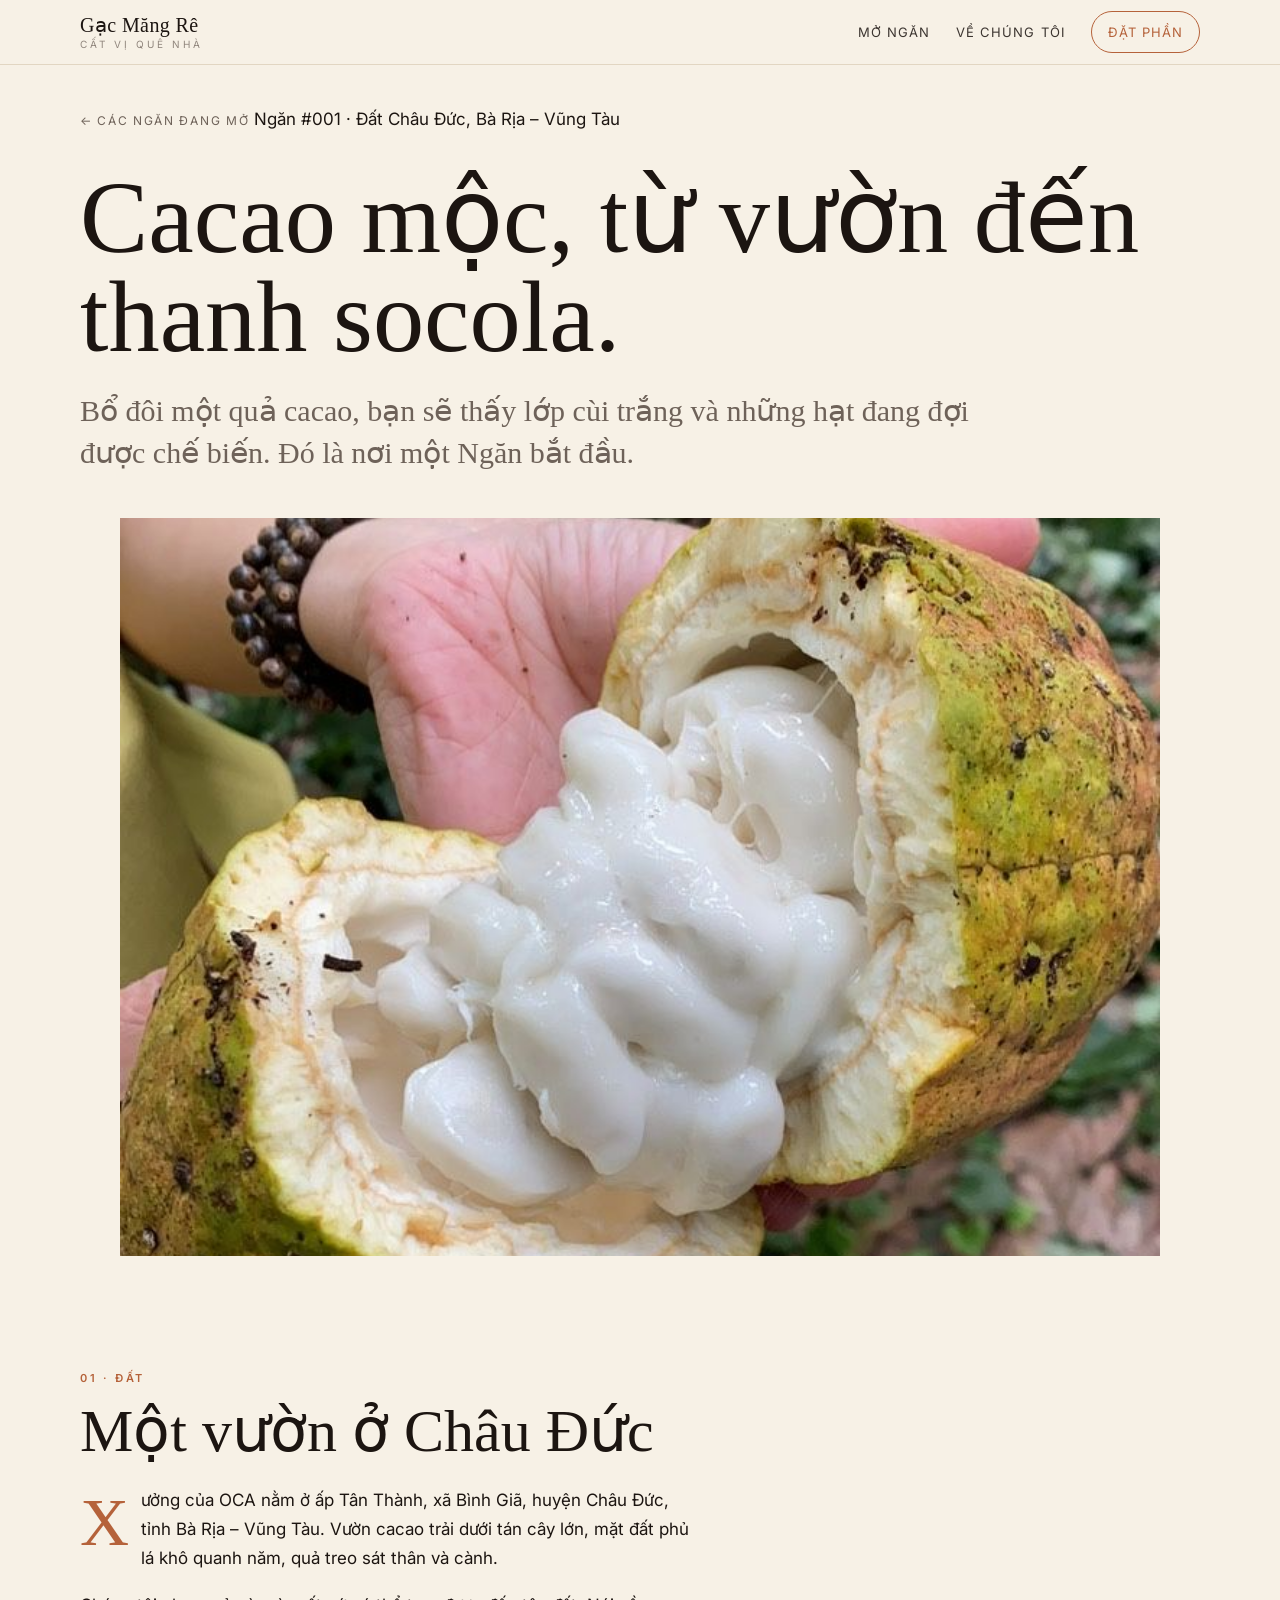
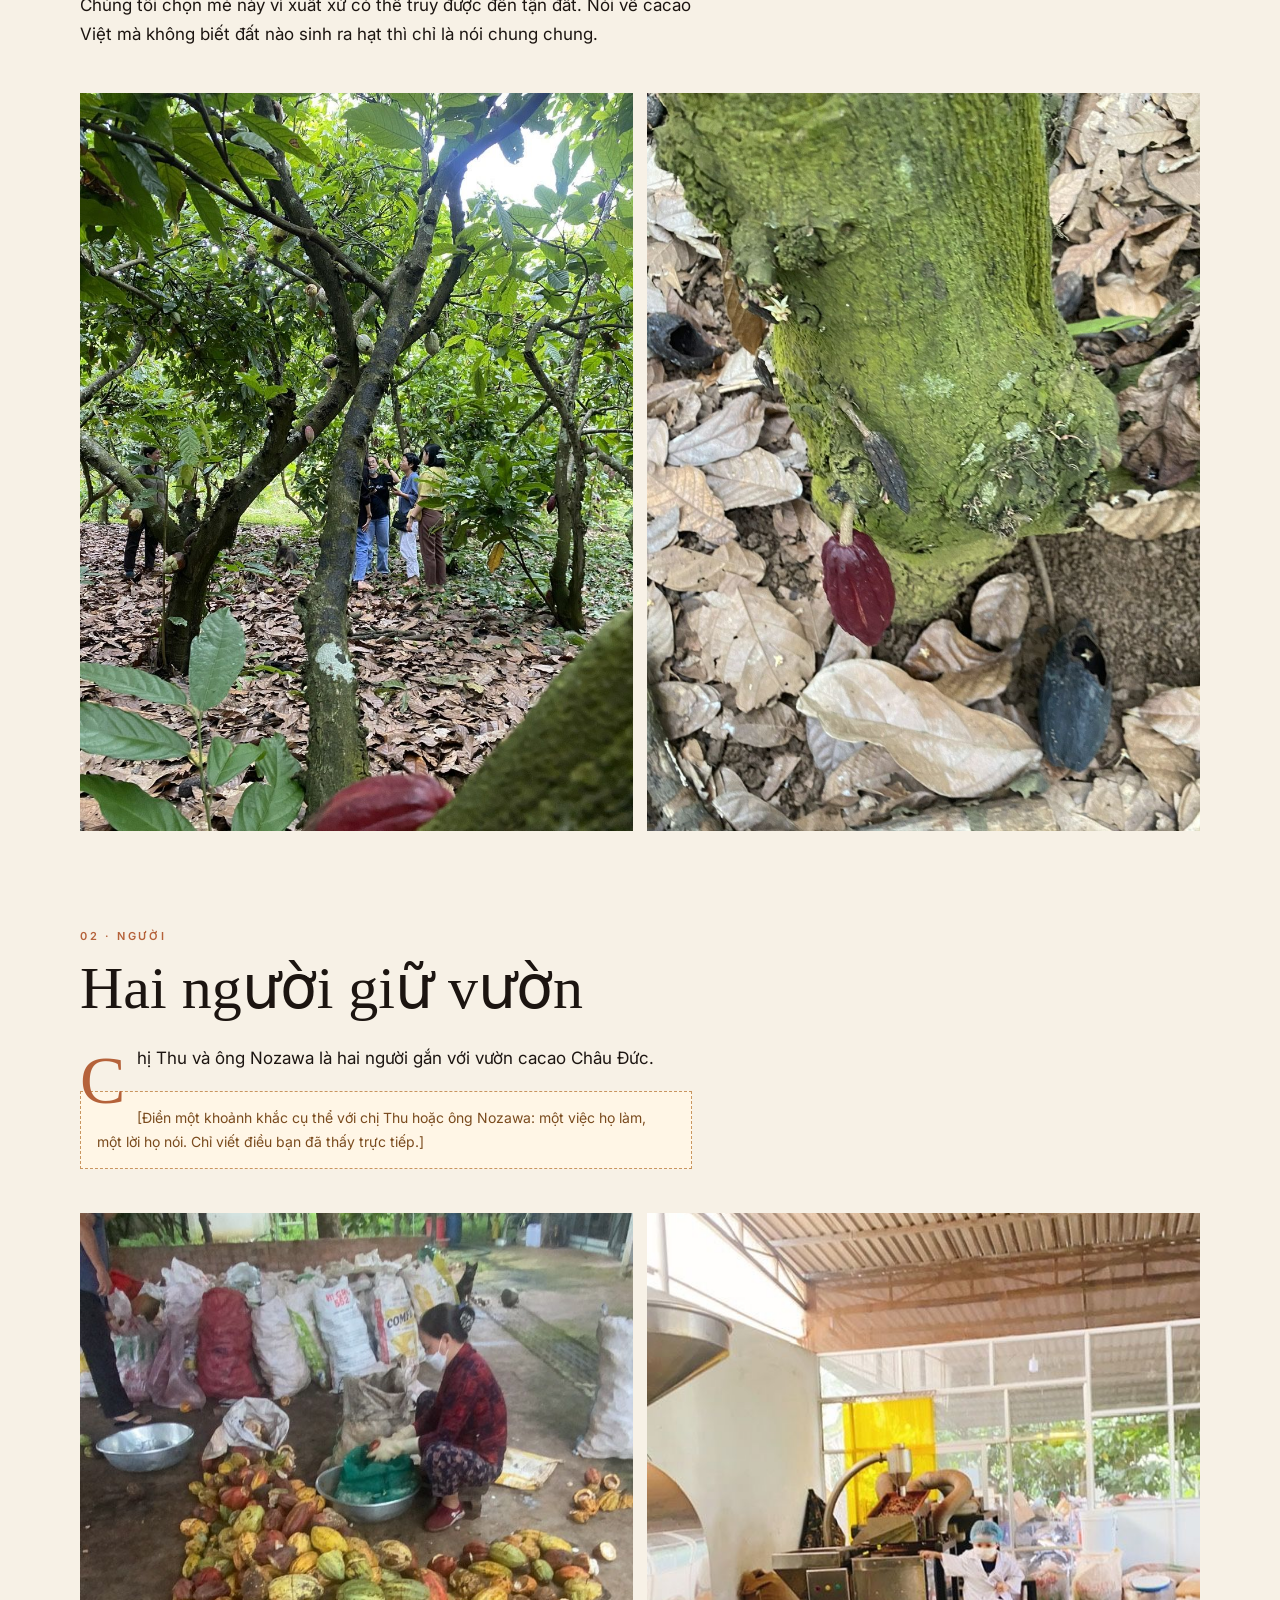
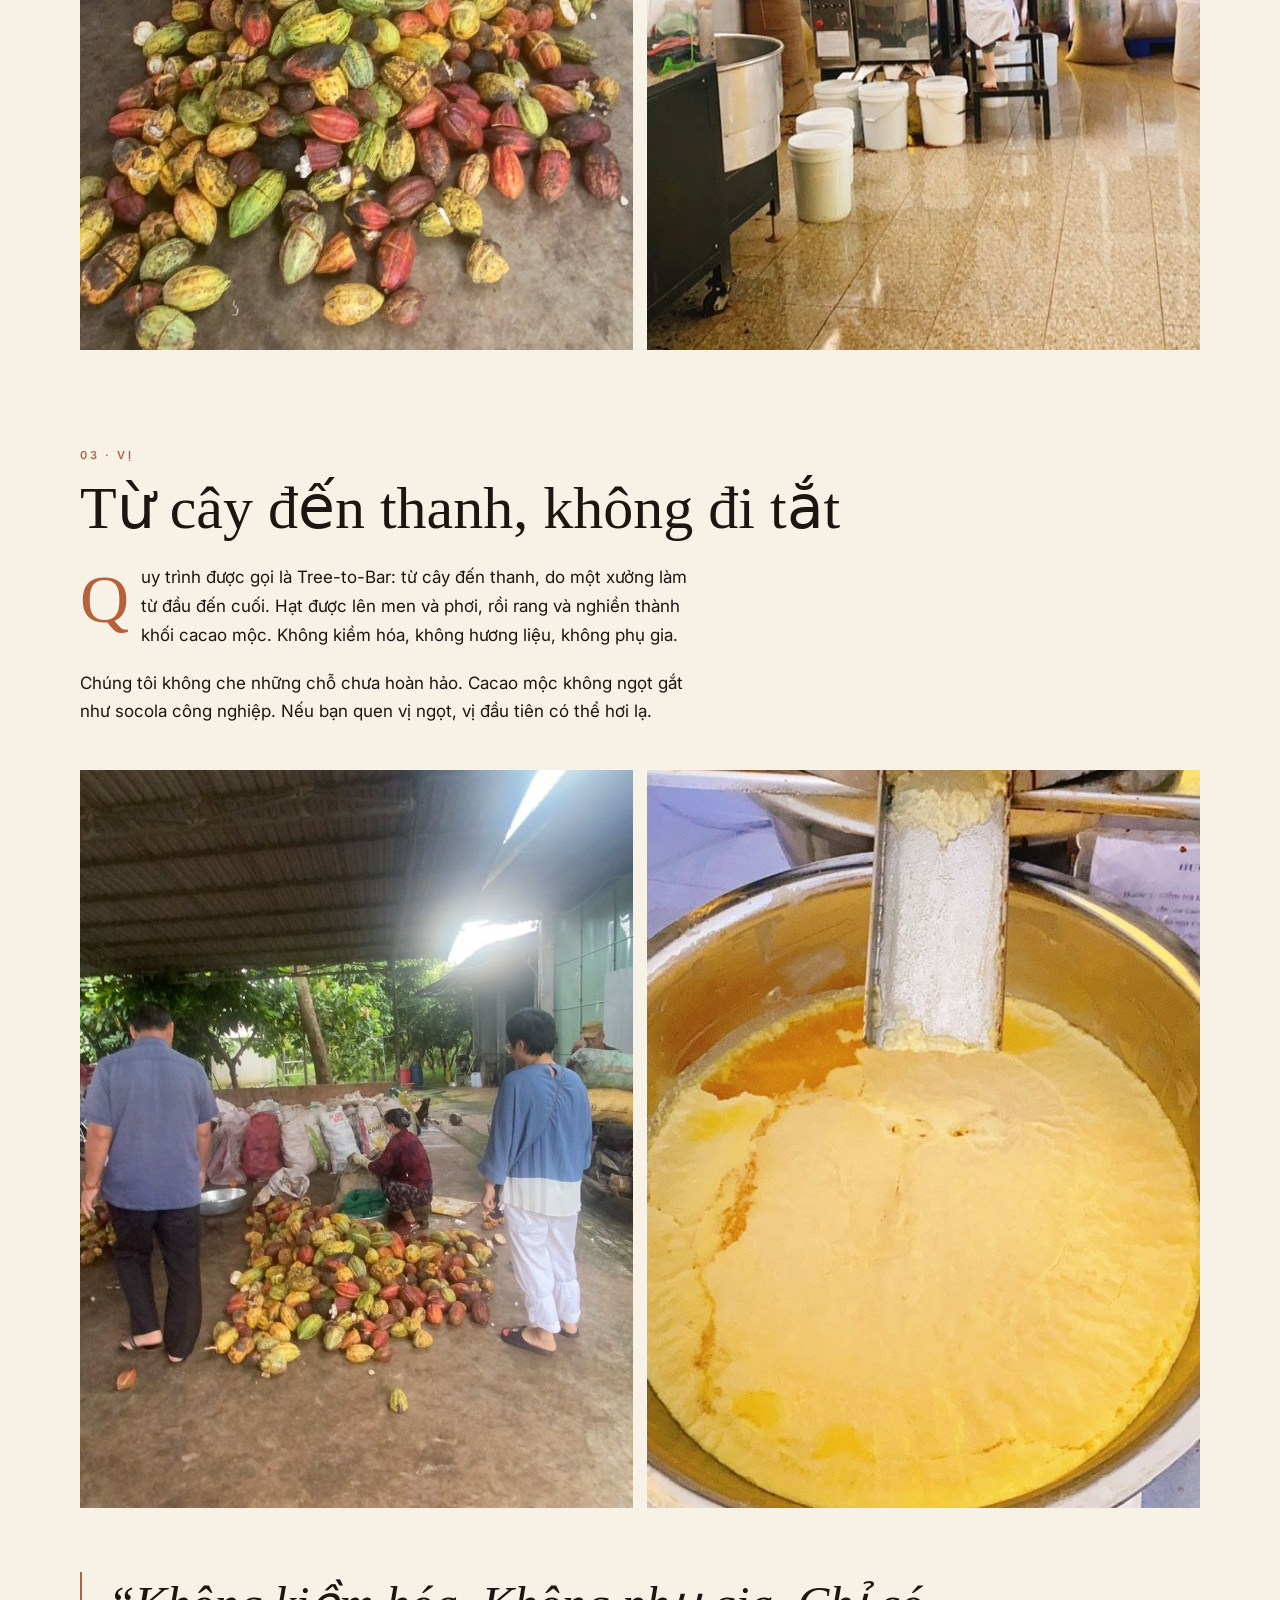
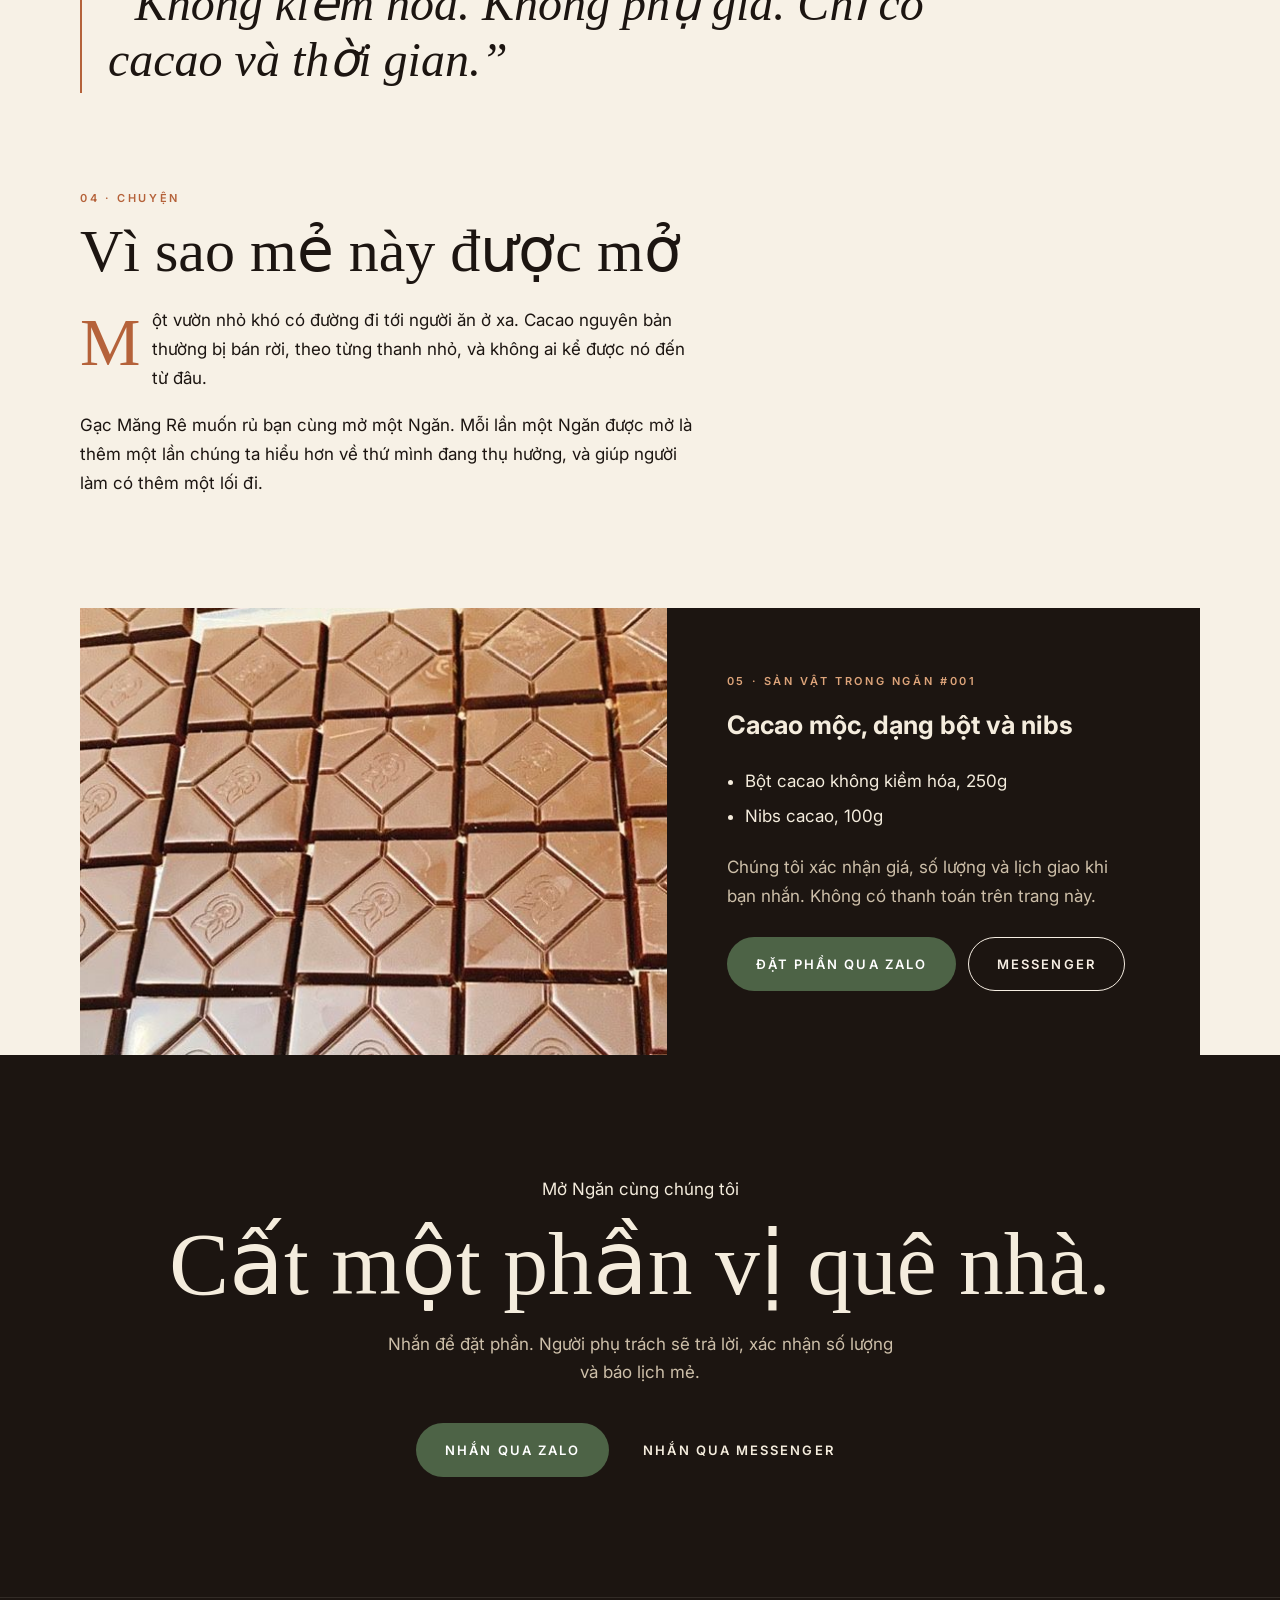
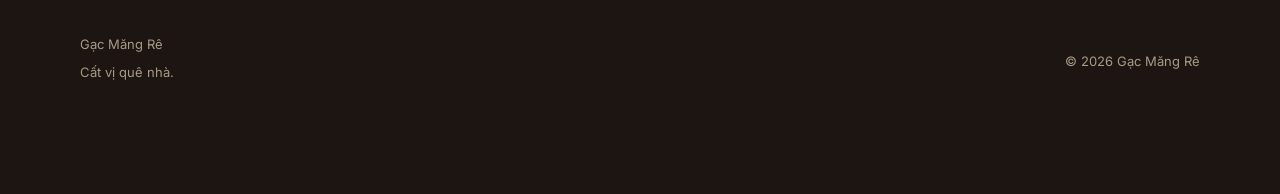
==== cau-chuyen/cacao-oca.html @ 83485c41 "Site giới thiệu Gạc Măng Rê: trang chủ, câu chuyện Cacao OCA, deploy GitHub Pages" ====
<!doctype html>
<html lang="vi">
<head>
<meta charset="utf-8">
<meta name="viewport" content="width=device-width, initial-scale=1">
<title>Cacao mộc từ Châu Đức — Ngăn #001 · Gạc Măng Rê</title>
<meta name="description" content="Ngăn #001 của Gạc Măng Rê: cacao mộc từ vườn Châu Đức, Bà Rịa – Vũng Tàu. Không phụ gia, không kiềm hóa.">
<meta property="og:title" content="Cacao mộc từ Châu Đức — Gạc Măng Rê">
<meta property="og:type" content="article">
<meta name="theme-color" content="#FAF8F5">
<link rel="preconnect" href="https://fonts.googleapis.com">
<link rel="preconnect" href="https://fonts.gstatic.com" crossorigin>
<link href="https://fonts.googleapis.com/css2?family=Newsreader:ital,opsz,wght@0,6..72,400;0,6..72,500;1,6..72,400&family=Inter:wght@400;500;600&display=swap" rel="stylesheet">
<link rel="stylesheet" href="../css/style.css">
</head>
<body>

<header class="nav nav--plain">
  <div class="wrap nav__inner">
    <a class="brand" href="../index.html">
      <span class="brand__name">Gạc Măng Rê</span>
      <span class="brand__tag">cất vị quê nhà</span>
    </a>
    <nav class="nav__links">
      <a href="../index.html#ngan-dang-mo" class="hide-sm">Mở ngăn</a>
      <a href="../index.html#su-menh" class="hide-sm">Về chúng tôi</a>
      <a class="nav__cta" data-contact="zalo" href="#">Đặt phần</a>
    </nav>
  </div>
</header>

<main>
  <article>
    <section class="story-hero">
      <div class="wrap">
        <a class="back" href="../index.html#ngan-dang-mo">← Các Ngăn đang mở</a>
        <span class="eyebrow reveal">Ngăn #001 · Đất Châu Đức, Bà Rịa – Vũng Tàu</span>
        <h1 class="reveal">Cacao mộc, từ vườn đến thanh socola.</h1>
        <p class="deck reveal">Bổ đôi một quả cacao, bạn sẽ thấy lớp cùi trắng và những hạt đang đợi được chế biến. Đó là nơi một Ngăn bắt đầu.</p>
        <figure class="story-hero__img reveal">
          <img src="../assets/anh/hero-qua-cacao-bo-doi.jpg" alt="Quả cacao bổ đôi, lộ lớp cùi trắng và hạt bên trong" width="720" height="1280" style="aspect-ratio: 4/5; object-position: center 40%;">
        </figure>
      </div>
    </section>

    <!-- 01 ĐẤT -->
    <section class="chapter">
      <div class="wrap">
        <div class="chapter__num reveal">01 · Đất</div>
        <h2 class="reveal">Một vườn ở Châu Đức</h2>
        <div class="chapter__text reveal">
          <p>Xưởng của OCA nằm ở ấp Tân Thành, xã Bình Giã, huyện Châu Đức, tỉnh Bà Rịa – Vũng Tàu. Vườn cacao trải dưới tán cây lớn, mặt đất phủ lá khô quanh năm, quả treo sát thân và cành.</p>
          <p>Chúng tôi chọn mẻ này vì xuất xứ có thể truy được đến tận đất. Nói về cacao Việt mà không biết đất nào sinh ra hạt thì chỉ là nói chung chung.</p>
        </div>
        <div class="pair">
          <img class="reveal" src="../assets/anh/vuon-cacao-chau-duc.jpg" alt="Lối đi giữa vườn cacao, lá khô phủ mặt đất" loading="lazy" width="960" height="1280">
          <img class="reveal" src="../assets/anh/qua-tren-than-cay.jpg" alt="Quả cacao tím đỏ mọc thẳng từ thân cây" loading="lazy" width="960" height="1280">
        </div>
      </div>
    </section>

    <!-- 02 NGƯỜI -->
    <section class="chapter">
      <div class="wrap">
        <div class="chapter__num reveal">02 · Người</div>
        <h2 class="reveal">Hai người giữ vườn</h2>
        <div class="chapter__text reveal">
          <p>Chị Thu và ông Nozawa là hai người gắn với vườn cacao Châu Đức.</p>
          <p class="placeholder">[Điền một khoảnh khắc cụ thể với chị Thu hoặc ông Nozawa: một việc họ làm, một lời họ nói. Chỉ viết điều bạn đã thấy trực tiếp.]</p>
        </div>
        <div class="pair">
          <img class="reveal" src="../assets/anh/tuoi-qua-cacao.jpg" alt="Quả cacao tươi được xếp thành đống trên nền xi măng" loading="lazy" width="720" height="1280">
          <img class="reveal" src="../assets/anh/xuong-che-bien.jpg" alt="Không gian xưởng sạch sẽ, nền gạch sáng" loading="lazy" width="591" height="1280">
        </div>
      </div>
    </section>

    <!-- 03 VỊ -->
    <section class="chapter">
      <div class="wrap">
        <div class="chapter__num reveal">03 · Vị</div>
        <h2 class="reveal">Từ cây đến thanh, không đi tắt</h2>
        <div class="chapter__text reveal">
          <p>Quy trình được gọi là Tree-to-Bar: từ cây đến thanh, do một xưởng làm từ đầu đến cuối. Hạt được lên men và phơi, rồi rang và nghiền thành khối cacao mộc. Không kiềm hóa, không hương liệu, không phụ gia.</p>
          <p>Chúng tôi không che những chỗ chưa hoàn hảo. Cacao mộc không ngọt gắt như socola công nghiệp. Nếu bạn quen vị ngọt, vị đầu tiên có thể hơi lạ.</p>
        </div>
        <div class="pair">
          <img class="reveal" src="../assets/anh/phoi-hat-cacao.jpg" alt="Hạt cacao đang phơi trên sân" loading="lazy" width="720" height="1280">
          <img class="reveal" src="../assets/anh/khoi-cacao-nghien.jpg" alt="Khối cacao lỏng vàng nâu đang được nghiền" loading="lazy" width="591" height="1280">
        </div>
        <p class="pull reveal">“Không kiềm hóa. Không phụ gia. Chỉ có cacao và thời gian.”</p>
      </div>
    </section>

    <!-- 04 CHUYỆN -->
    <section class="chapter">
      <div class="wrap">
        <div class="chapter__num reveal">04 · Chuyện</div>
        <h2 class="reveal">Vì sao mẻ này được mở</h2>
        <div class="chapter__text reveal">
          <p>Một vườn nhỏ khó có đường đi tới người ăn ở xa. Cacao nguyên bản thường bị bán rời, theo từng thanh nhỏ, và không ai kể được nó đến từ đâu.</p>
          <p>Gạc Măng Rê muốn rủ bạn cùng mở một Ngăn. Mỗi lần một Ngăn được mở là thêm một lần chúng ta hiểu hơn về thứ mình đang thụ hưởng, và giúp người làm có thêm một lối đi.</p>
        </div>
      </div>
    </section>

    <!-- 05 SẢN PHẨM -->
    <section class="wrap">
      <div class="product reveal">
        <img src="../assets/anh/thanh-cacao-tho.jpg" alt="Các thanh cacao nâu sẫm xếp thành hàng" loading="lazy" width="591" height="1280">
        <div class="product__body">
          <div class="chapter__num">05 · Sản vật trong Ngăn #001</div>
          <h2>Cacao mộc, dạng bột và nibs</h2>
          <ul>
            <li>Bột cacao không kiềm hóa, 250g</li>
            <li>Nibs cacao, 100g</li>
          </ul>
          <p>Chúng tôi xác nhận giá, số lượng và lịch giao khi bạn nhắn. Không có thanh toán trên trang này.</p>
          <div class="contact-row" style="margin-top: 26px;">
            <a class="btn btn--zalo" data-contact="zalo" href="#">Đặt phần qua Zalo</a>
            <a class="btn btn--ghost" data-contact="messenger" href="#" style="color:#F6EEE3; border-color:#F6EEE3;">Messenger</a>
          </div>
        </div>
      </div>
    </section>

    <!-- KẾT -->
    <section class="closing">
      <div class="wrap reveal">
        <span class="eyebrow">Mở Ngăn cùng chúng tôi</span>
        <h2>Cất một phần vị quê nhà.</h2>
        <p>Nhắn để đặt phần. Người phụ trách sẽ trả lời, xác nhận số lượng và báo lịch mẻ.</p>
        <div class="contact-row">
          <a class="btn btn--zalo" data-contact="zalo" href="#">Nhắn qua Zalo</a>
          <a class="btn btn--ghost" data-contact="messenger" href="#">Nhắn qua Messenger</a>
        </div>
      </div>
    </section>
  </article>
</main>

<footer class="site-foot">
  <div class="wrap site-foot__inner">
    <div>
      <a class="brand" href="../index.html">Gạc Măng Rê</a>
      <p style="margin:10px 0 0">Cất vị quê nhà.</p>
    </div>
    <p style="margin:0">© 2026 Gạc Măng Rê</p>
  </div>
</footer>

<div class="mobile-bar">
  <a class="btn btn--zalo" data-contact="zalo" href="#">Đặt phần qua Zalo</a>
</div>

<script src="../js/site.js"></script>
</body>
</html>
---- css/style.css ----
/* GẠC MĂNG RÊ — giao diện tạp chí: ảnh + chữ kể chuyện, dẫn tới đặt phần */
:root {
  --espresso: #1C1511;
  --espresso-2: #2A1E17;
  --cream: #F4ECDD;
  --paper: #F7F1E6;
  --paper-2: #EFE5D3;
  --ochre: #B5623A;
  --ochre-soft: #DDA47A;
  --moss: #4D6346;
  --ink: #1C1511;
  --muted: #6E6259;
  --line: #E2D6C2;
  --display: "Cormorant Garamond", "Iowan Old Style", Georgia, serif;
  --sans: "Inter", system-ui, -apple-system, "Segoe UI", Roboto, sans-serif;
  --max: 1200px;
  --gutter: 20px;
}
* { box-sizing: border-box; }
html { scroll-behavior: smooth; -webkit-text-size-adjust: 100%; }
body {
  margin: 0; background: var(--paper); color: var(--ink);
  font-family: var(--sans); font-size: 16px; line-height: 1.7;
  -webkit-font-smoothing: antialiased;
}
img { display: block; max-width: 100%; height: auto; }
a { color: inherit; }
p { margin: 0 0 1.1em; }
.wrap { max-width: var(--max); margin: 0 auto; padding: 0 var(--gutter); }

.label {
  font-size: 11px; letter-spacing: .24em; text-transform: uppercase;
  font-weight: 600; color: var(--ochre);
}

/* ---------- Nav ---------- */
.nav {
  position: fixed; top: 0; left: 0; right: 0; z-index: 40;
  color: var(--cream); transition: background .4s ease, box-shadow .4s ease;
}
.nav.is-solid { background: rgba(28,21,17,.94); backdrop-filter: blur(8px); box-shadow: 0 1px 0 rgba(255,255,255,.06); }
.nav__inner { display: flex; align-items: center; justify-content: space-between; min-height: 76px; gap: 16px; }
.brand { display: flex; flex-direction: column; text-decoration: none; line-height: 1; }
.brand__name { font-family: var(--display); font-size: 24px; font-weight: 500; letter-spacing: .02em; }
.brand__tag { font-size: 10px; letter-spacing: .3em; text-transform: uppercase; opacity: .75; margin-top: 4px; }
.nav__links { display: flex; gap: 26px; align-items: center; font-size: 13px; letter-spacing: .08em; text-transform: uppercase; }
.nav__links a { text-decoration: none; opacity: .85; }
.nav__links a:hover { opacity: 1; color: var(--ochre-soft); }
.nav__cta {
  border: 1px solid var(--ochre-soft); padding: 9px 16px; border-radius: 999px; opacity: 1 !important;
}

/* ---------- Buttons ---------- */
.btn {
  display: inline-flex; align-items: center; justify-content: center; gap: 10px;
  padding: 15px 28px; border-radius: 999px; text-decoration: none; min-height: 50px;
  font-size: 13px; letter-spacing: .16em; text-transform: uppercase; font-weight: 600;
  border: 1px solid transparent; transition: background .25s ease, color .25s ease, border-color .25s ease;
}
.btn--ochre { background: var(--ochre); color: #FFF7EC; }
.btn--ochre:hover { background: #9C4F2B; }
.btn--line { background: transparent; color: var(--cream); border-color: rgba(244,236,221,.5); }
.btn--line:hover { border-color: var(--cream); }
.btn--dark { background: var(--espresso); color: var(--cream); }
.btn--dark:hover { background: var(--ochre); }
.btn--zalo { background: var(--moss); color: #fff; }
.btn--zalo:hover { background: #3c5037; }

/* ---------- Hero ---------- */
.hero {
  position: relative; min-height: 100vh; min-height: 100svh;
  color: var(--cream); display: flex; align-items: flex-end; overflow: hidden; background: var(--espresso);
}
.hero__img {
  position: absolute; inset: 0; width: 100%; height: 100%;
  object-fit: cover; object-position: 62% 50%;
}
.hero::after {
  content: ""; position: absolute; inset: 0;
  background:
    linear-gradient(90deg, rgba(20,14,10,.92) 0%, rgba(20,14,10,.66) 42%, rgba(20,14,10,.08) 78%),
    linear-gradient(0deg, rgba(20,14,10,.75) 0%, rgba(20,14,10,0) 40%);
}
.hero__content { position: relative; z-index: 2; padding: 150px 0 56px; width: 100%; }
.hero__kicker { color: var(--ochre-soft); margin-bottom: 26px; display: block; line-height: 1.8; }
.hero h1 { font-family: var(--display); font-weight: 500; margin: 0; line-height: .92; }
.hero h1 .brand-line { display: block; font-size: clamp(64px, 11vw, 150px); letter-spacing: -.01em; }
.hero h1 .tag { display: block; font-size: clamp(20px, 2.6vw, 30px); font-style: italic; letter-spacing: .28em; text-transform: lowercase; margin-top: 10px; color: var(--ochre-soft); font-weight: 400; }
.hero__poem {
  font-family: var(--display); font-size: clamp(22px, 2.6vw, 30px); line-height: 1.35;
  margin: 34px 0 40px; color: #F1E6D3; max-width: 22em;
}
.hero__poem span { display: block; }
.hero__actions { display: flex; flex-wrap: wrap; gap: 14px; }
.hero__rail {
  position: relative; z-index: 2; margin-top: 52px; display: grid; gap: 12px;
  grid-template-columns: repeat(2, minmax(0, 1fr));
}
.rail-card {
  display: flex; gap: 14px; align-items: center; text-decoration: none;
  background: rgba(20,14,10,.55); backdrop-filter: blur(6px);
  border: 1px solid rgba(244,236,221,.18); padding: 12px; border-radius: 6px;
}
.rail-card img { width: 64px; height: 64px; object-fit: cover; border-radius: 4px; flex: 0 0 64px; }
.rail-card__code { font-size: 10px; letter-spacing: .2em; color: var(--ochre-soft); text-transform: uppercase; }
.rail-card__name { font-family: var(--display); font-size: 20px; line-height: 1.1; margin-top: 2px; }
.rail-card__sub { font-size: 12px; opacity: .7; }

/* ---------- Editorial blocks ---------- */
.block { padding: 110px 0; }
.block--dark { background: var(--espresso); color: var(--cream); }
.block--paper2 { background: var(--paper-2); }
.h2 { font-family: var(--display); font-weight: 500; font-size: clamp(40px, 5.4vw, 68px); line-height: 1.02; margin: 18px 0 26px; }
.h2 em { color: var(--ochre); font-weight: 500; }
.lede { font-family: var(--display); font-size: clamp(22px, 2.4vw, 28px); line-height: 1.42; color: var(--muted); max-width: 30em; }

.manifesto { display: grid; gap: 48px; align-items: center; }
.manifesto__text p { font-size: 17px; }
.dropcap::first-letter { font-family: var(--display); float: left; font-size: 4.2em; line-height: .85; padding: 8px 12px 0 0; color: var(--ochre); }
.manifesto__img { position: relative; }
.manifesto__img img { width: 100%; aspect-ratio: 4 / 5; object-fit: cover; }
.manifesto__img figcaption { font-size: 12px; color: var(--muted); margin-top: 10px; letter-spacing: .04em; }

.story-feature { position: relative; min-height: 86vh; display: flex; align-items: flex-end; color: var(--cream); overflow: hidden; background: var(--espresso); }
.story-feature img { position: absolute; inset: 0; width: 100%; height: 100%; object-fit: cover; }
.story-feature::after { content: ""; position: absolute; inset: 0; background: linear-gradient(0deg, rgba(20,14,10,.92) 0%, rgba(20,14,10,.2) 60%, rgba(20,14,10,.1) 100%); }
.story-feature__body { position: relative; z-index: 2; padding: 90px 0 70px; max-width: 760px; }
.story-feature__body .h2 { color: var(--cream); margin-top: 14px; }
.story-feature__body p { color: #E8DCC7; font-size: 17px; max-width: 34em; }

.pillars { display: grid; gap: 0; margin-top: 56px; grid-template-columns: 1fr; border-top: 1px solid rgba(244,236,221,.18); }
.pillar { border-bottom: 1px solid rgba(244,236,221,.18); padding: 30px 0; display: grid; gap: 10px; }
.pillar__word { font-family: var(--display); font-size: 44px; font-weight: 500; letter-spacing: .08em; color: var(--ochre-soft); }
.pillar p { color: #D8CAB4; margin: 0; font-size: 16px; }

.ngan-grid { display: grid; gap: 26px; margin-top: 56px; grid-template-columns: 1fr; }
.ngan-card { display: block; text-decoration: none; color: inherit; background: var(--paper); }
.ngan-card img { width: 100%; aspect-ratio: 4 / 5; object-fit: cover; transition: transform .8s ease; }
.ngan-card:hover img { transform: scale(1.03); }
.ngan-card__media { overflow: hidden; }
.ngan-card__body { padding: 22px 0 0; }
.ngan-card h3 { font-family: var(--display); font-weight: 500; font-size: 34px; line-height: 1.1; margin: 10px 0 10px; }
.ngan-card p { color: var(--muted); margin: 0 0 14px; font-size: 15px; }
.ngan-card__more { font-size: 12px; letter-spacing: .18em; text-transform: uppercase; font-weight: 600; color: var(--ochre); }
.ngan-card--soon { opacity: .75; pointer-events: none; }
.ngan-card--soon .ngan-card__media { position: relative; }
.ngan-card--soon .ngan-card__media::after { content: "Sắp mở"; position: absolute; left: 16px; top: 16px; background: var(--espresso); color: var(--cream); font-size: 11px; letter-spacing: .2em; text-transform: uppercase; padding: 7px 12px; }

.steps { display: grid; gap: 36px; margin-top: 56px; grid-template-columns: 1fr; }
.step__num { font-family: var(--display); font-size: 84px; line-height: .9; color: var(--ochre); }
.step h3 { font-family: var(--display); font-weight: 500; font-size: 34px; margin: 14px 0 8px; }
.step p { color: var(--muted); margin: 0; }

.closing { position: relative; background: var(--espresso); color: var(--cream); text-align: center; padding: 120px 0; overflow: hidden; }
.closing h2 { font-family: var(--display); font-weight: 500; font-size: clamp(48px, 7vw, 92px); line-height: .98; margin: 16px 0 22px; }
.closing p { color: #CDBFA9; max-width: 30em; margin: 0 auto 36px; font-size: 17px; }
.closing .actions { display: flex; flex-wrap: wrap; justify-content: center; gap: 14px; }

footer.site-foot { background: var(--espresso); color: #A99A86; font-size: 13px; padding: 40px 0 110px; border-top: 1px solid rgba(244,236,221,.1); }
.site-foot__inner { display: grid; gap: 14px; }
.site-foot .brand__name { color: var(--cream); font-size: 20px; }

/* ---------- Story page (trang câu chuyện) ---------- */
.nav--plain { position: sticky; background: rgba(247,241,230,.95); backdrop-filter: blur(8px); color: var(--ink); border-bottom: 1px solid var(--line); }
.nav--plain .nav__inner { min-height: 64px; }
.nav--plain .brand__name { font-size: 20px; }
.nav--plain .brand__tag { color: var(--muted); }
.nav--plain .nav__cta { border-color: var(--ochre); color: var(--ochre); }
.story-hero { padding: 40px 0 0; }
.story-hero h1 { font-family: var(--display); font-weight: 500; font-size: clamp(54px, 8vw, 110px); line-height: .96; margin: 16px 0 24px; }
.story-hero .deck { font-family: var(--display); font-size: clamp(22px, 2.6vw, 30px); color: var(--muted); max-width: 30em; line-height: 1.4; }
.story-hero__img { margin-top: 44px; }
.story-hero__img img { width: 100%; max-height: 82vh; object-fit: cover; aspect-ratio: 16 / 10; }
.back { display: inline-block; font-size: 12px; letter-spacing: .14em; text-transform: uppercase; color: var(--muted); text-decoration: none; margin-bottom: 22px; }
.back:hover { color: var(--ink); }
.chapter { padding: 96px 0 0; }
.chapter__num { font-size: 11px; letter-spacing: .24em; color: var(--ochre); font-weight: 600; text-transform: uppercase; }
.chapter h2 { font-family: var(--display); font-weight: 500; font-size: clamp(40px, 5vw, 60px); line-height: 1.04; margin: 12px 0 24px; }
.chapter__text { max-width: 36em; font-size: 17px; }
.chapter__text p:first-child::first-letter { font-family: var(--display); float: left; font-size: 4em; line-height: .85; padding: 8px 12px 0 0; color: var(--ochre); }
.pair { display: grid; gap: 14px; margin-top: 44px; grid-template-columns: 1fr; }
.pair img { width: 100%; aspect-ratio: 3 / 4; object-fit: cover; }
.pull { font-family: var(--display); font-size: clamp(32px, 4vw, 48px); line-height: 1.18; font-style: italic; color: var(--espresso); border-left: 2px solid var(--ochre); padding: 4px 0 4px 26px; margin: 64px 0 0; max-width: 20em; }
.product { margin-top: 110px; background: var(--espresso); color: var(--cream); display: grid; grid-template-columns: 1fr; }
.product img { width: 100%; height: 100%; aspect-ratio: 4 / 3; object-fit: cover; }
.product__body { padding: 40px 26px; }
.product .chapter__num { color: var(--ochre-soft); }
.product h2 { color: var(--cream); margin-top: 12px; }
.product ul { padding-left: 18px; margin: 0 0 22px; }
.product li { margin-bottom: 6px; }
.product p { color: #CDBFA9; }
.product .contact-row { display: flex; flex-wrap: wrap; gap: 12px; margin-top: 26px; }
.closing--story { padding: 120px 0; }
.closing--story .contact-row { display: flex; flex-wrap: wrap; justify-content: center; gap: 12px; }
.placeholder { background: #FFF6E6; border: 1px dashed #C9955F; padding: 14px 16px; color: #7A4B1E; font-size: 14px; }
.mobile-bar { position: fixed; left: 0; right: 0; bottom: 0; z-index: 30; padding: 10px var(--gutter); background: rgba(28,21,17,.96); display: flex; gap: 10px; }
.mobile-bar .btn { flex: 1; }

/* ---------- Reveal ---------- */
.reveal { opacity: 0; transform: translateY(22px); transition: opacity 1s ease, transform 1s ease; }
.reveal.is-in { opacity: 1; transform: none; }
@media (prefers-reduced-motion: reduce) {
  html { scroll-behavior: auto; }
  .reveal { opacity: 1; transform: none; transition: none; }
}

/* ---------- Breakpoints ---------- */
@media (min-width: 720px) {
  :root { --gutter: 40px; }
  body { font-size: 17px; }
  .nav__links a.hide-sm { display: inline; }
  .hero__content { padding-bottom: 80px; }
  .hero__rail { grid-template-columns: repeat(4, minmax(0,1fr)); max-width: 880px; }
  .manifesto { grid-template-columns: 1fr 1fr; gap: 80px; }
  .pillars { grid-template-columns: repeat(4, 1fr); }
  .pillar { border-bottom: 0; border-right: 1px solid rgba(244,236,221,.18); padding: 34px 26px 6px 0; }
  .pillar:last-child { border-right: 0; }
  .pillar + .pillar { padding-left: 26px; }
  .ngan-grid { grid-template-columns: 1fr 1fr; gap: 40px; }
  .steps { grid-template-columns: repeat(3, 1fr); gap: 48px; }
  .pair { grid-template-columns: 1fr 1fr; }
  .product { grid-template-columns: 1.1fr 1fr; }
  .product__body { padding: 64px 60px; }
  .mobile-bar { display: none; }
  .site-foot__inner { grid-template-columns: 1fr auto; align-items: center; }
  .nav--plain .nav__links a.hide-sm { display: inline; }
}
@media (min-width: 1000px) {
  .hero h1 .brand-line { white-space: nowrap; }
}
@media (max-width: 719px) {
  .nav__links a.hide-sm { display: none; }
  .nav__links { gap: 14px; }
  .nav__links a:not(.nav__cta) { display: none; }
  .hero__img { object-position: 70% 50%; }
  .hero::after { background: linear-gradient(0deg, rgba(20,14,10,.96) 0%, rgba(20,14,10,.78) 48%, rgba(20,14,10,.35) 100%); }
  .hero__rail { grid-template-columns: 1fr; }
  .hero__content { padding-top: 120px; }
}
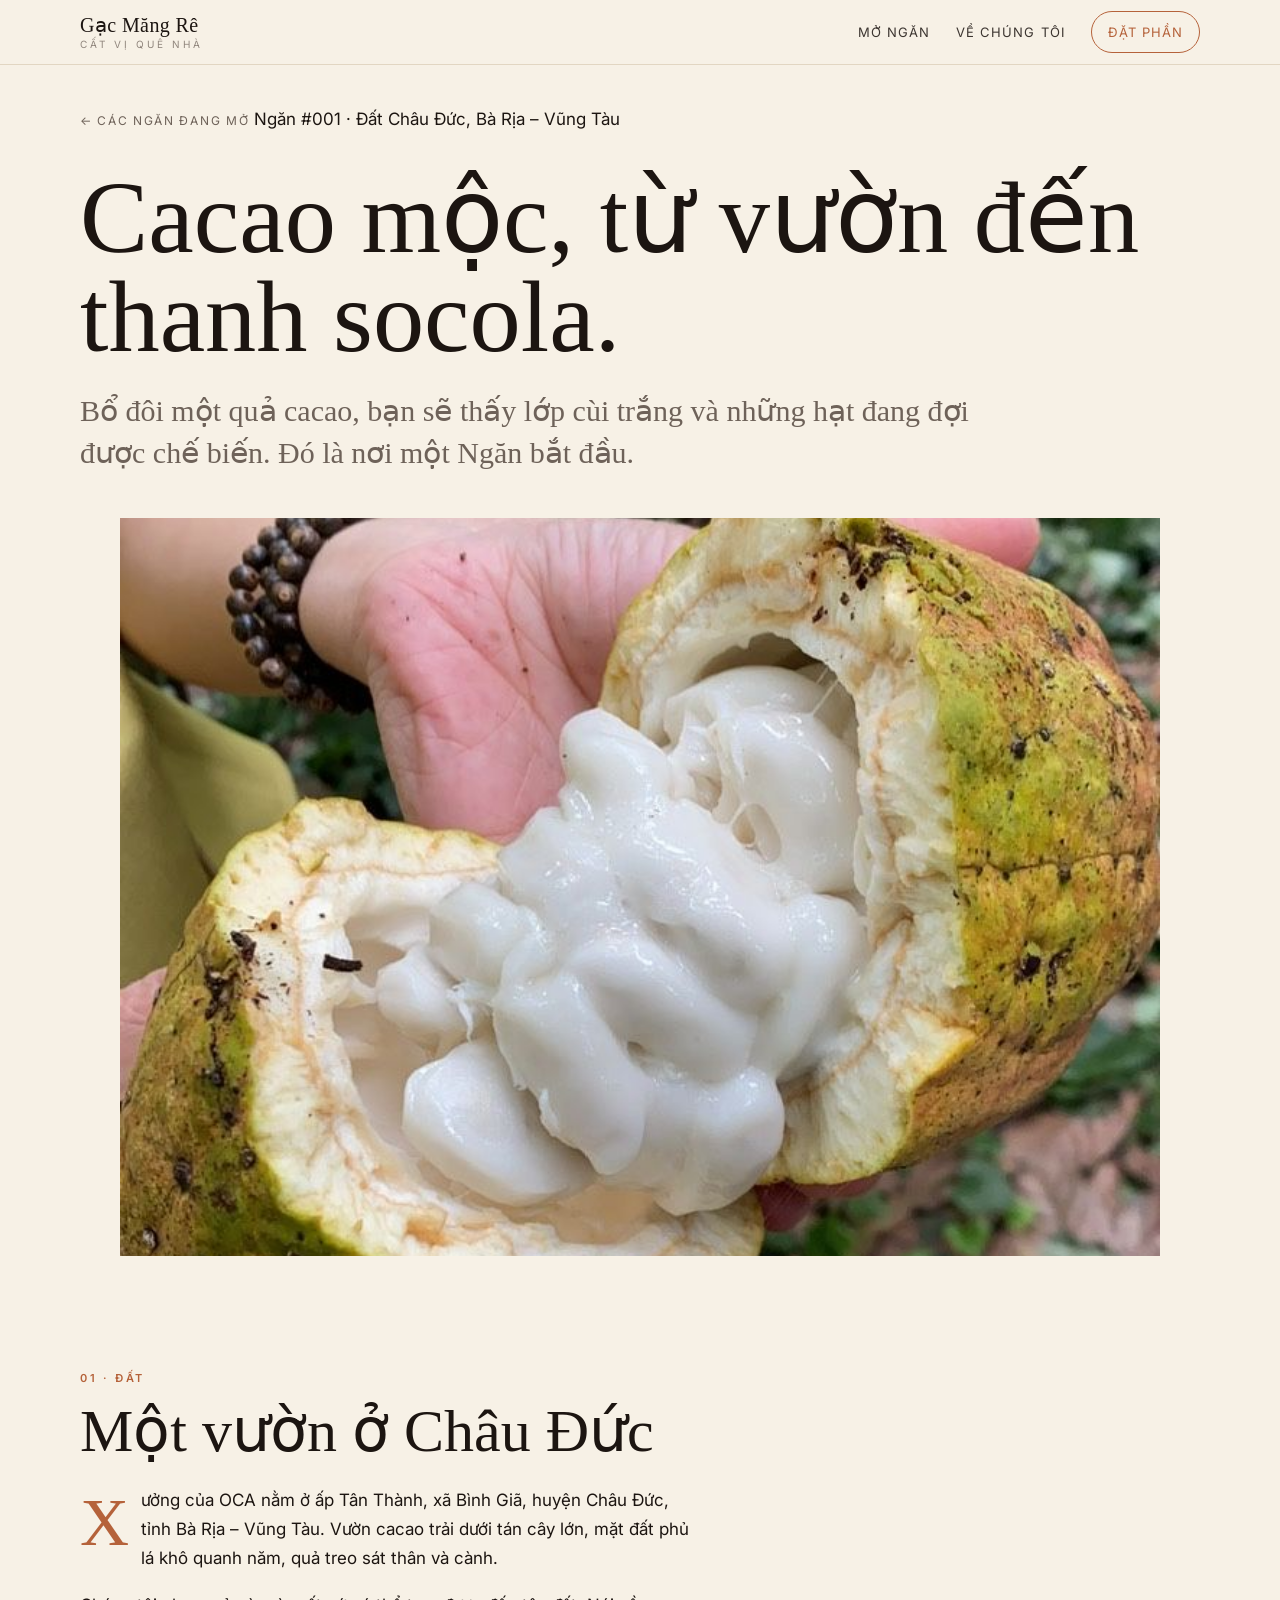
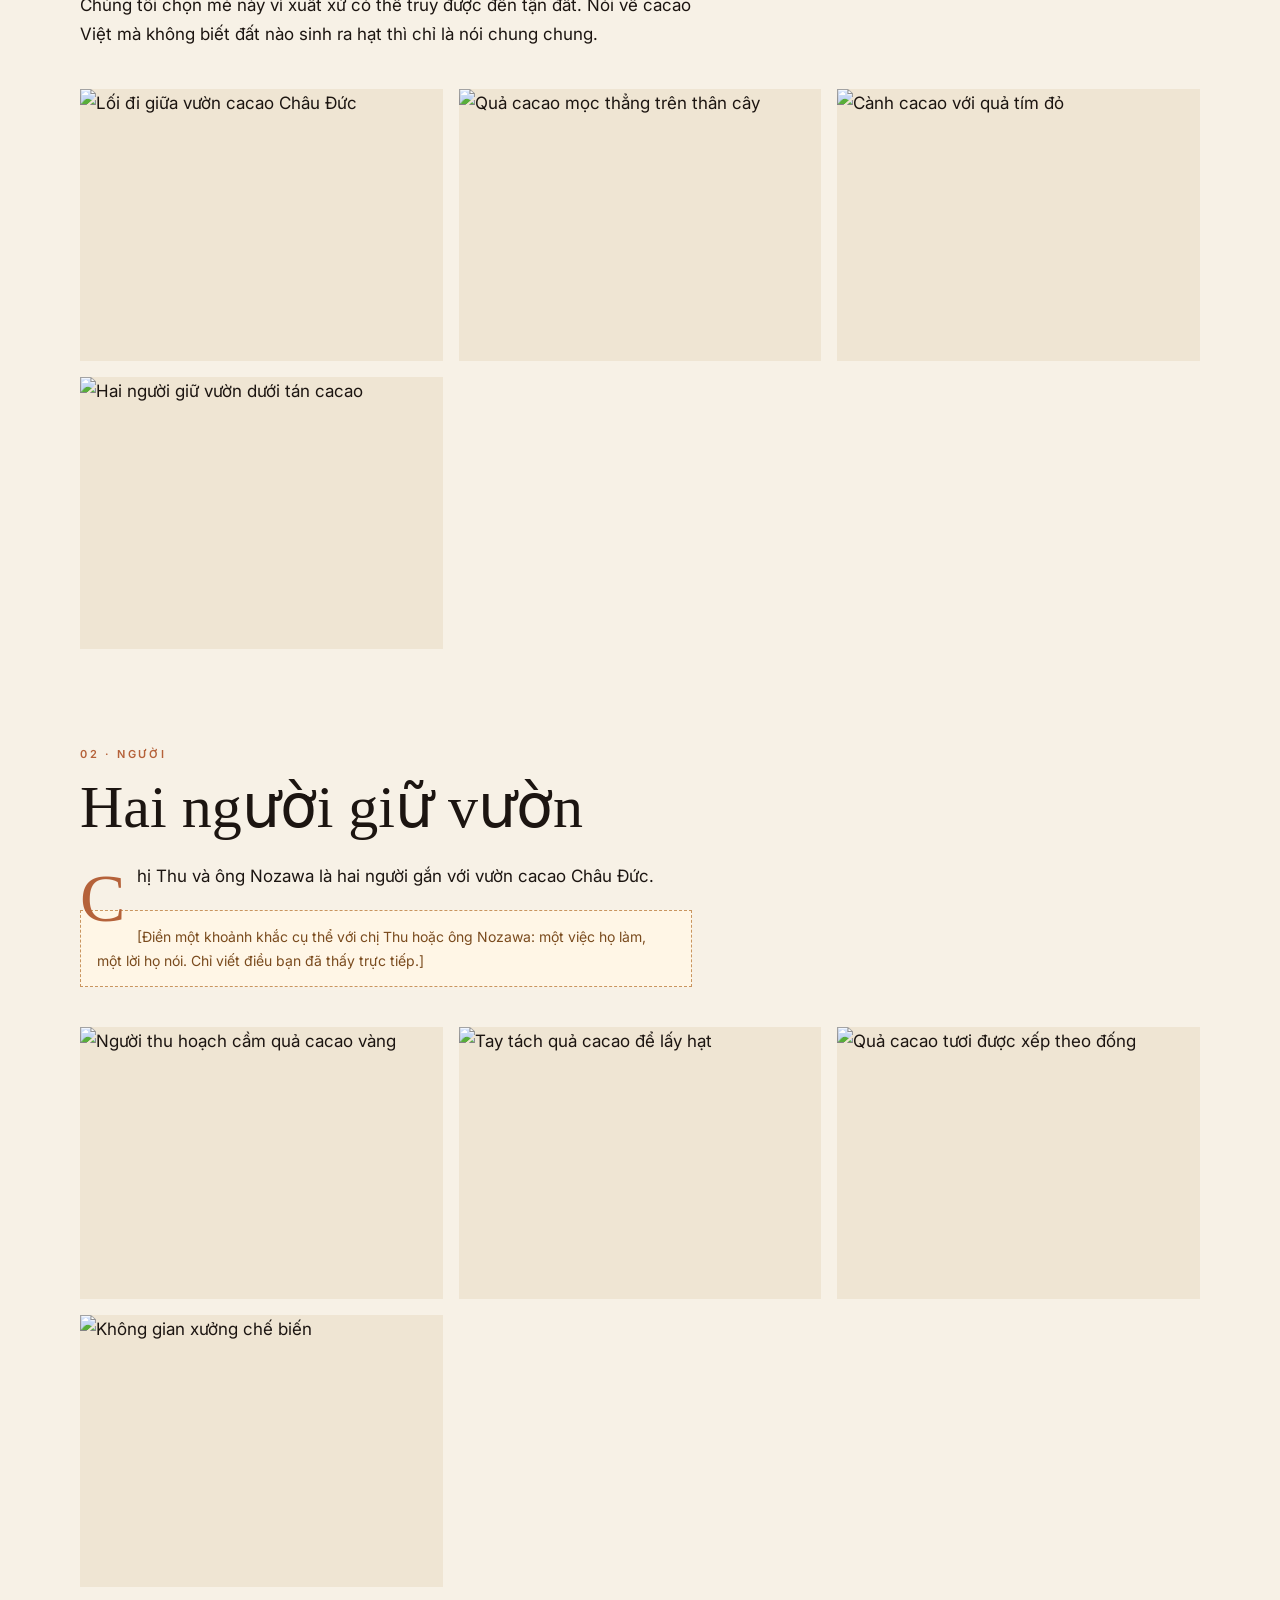
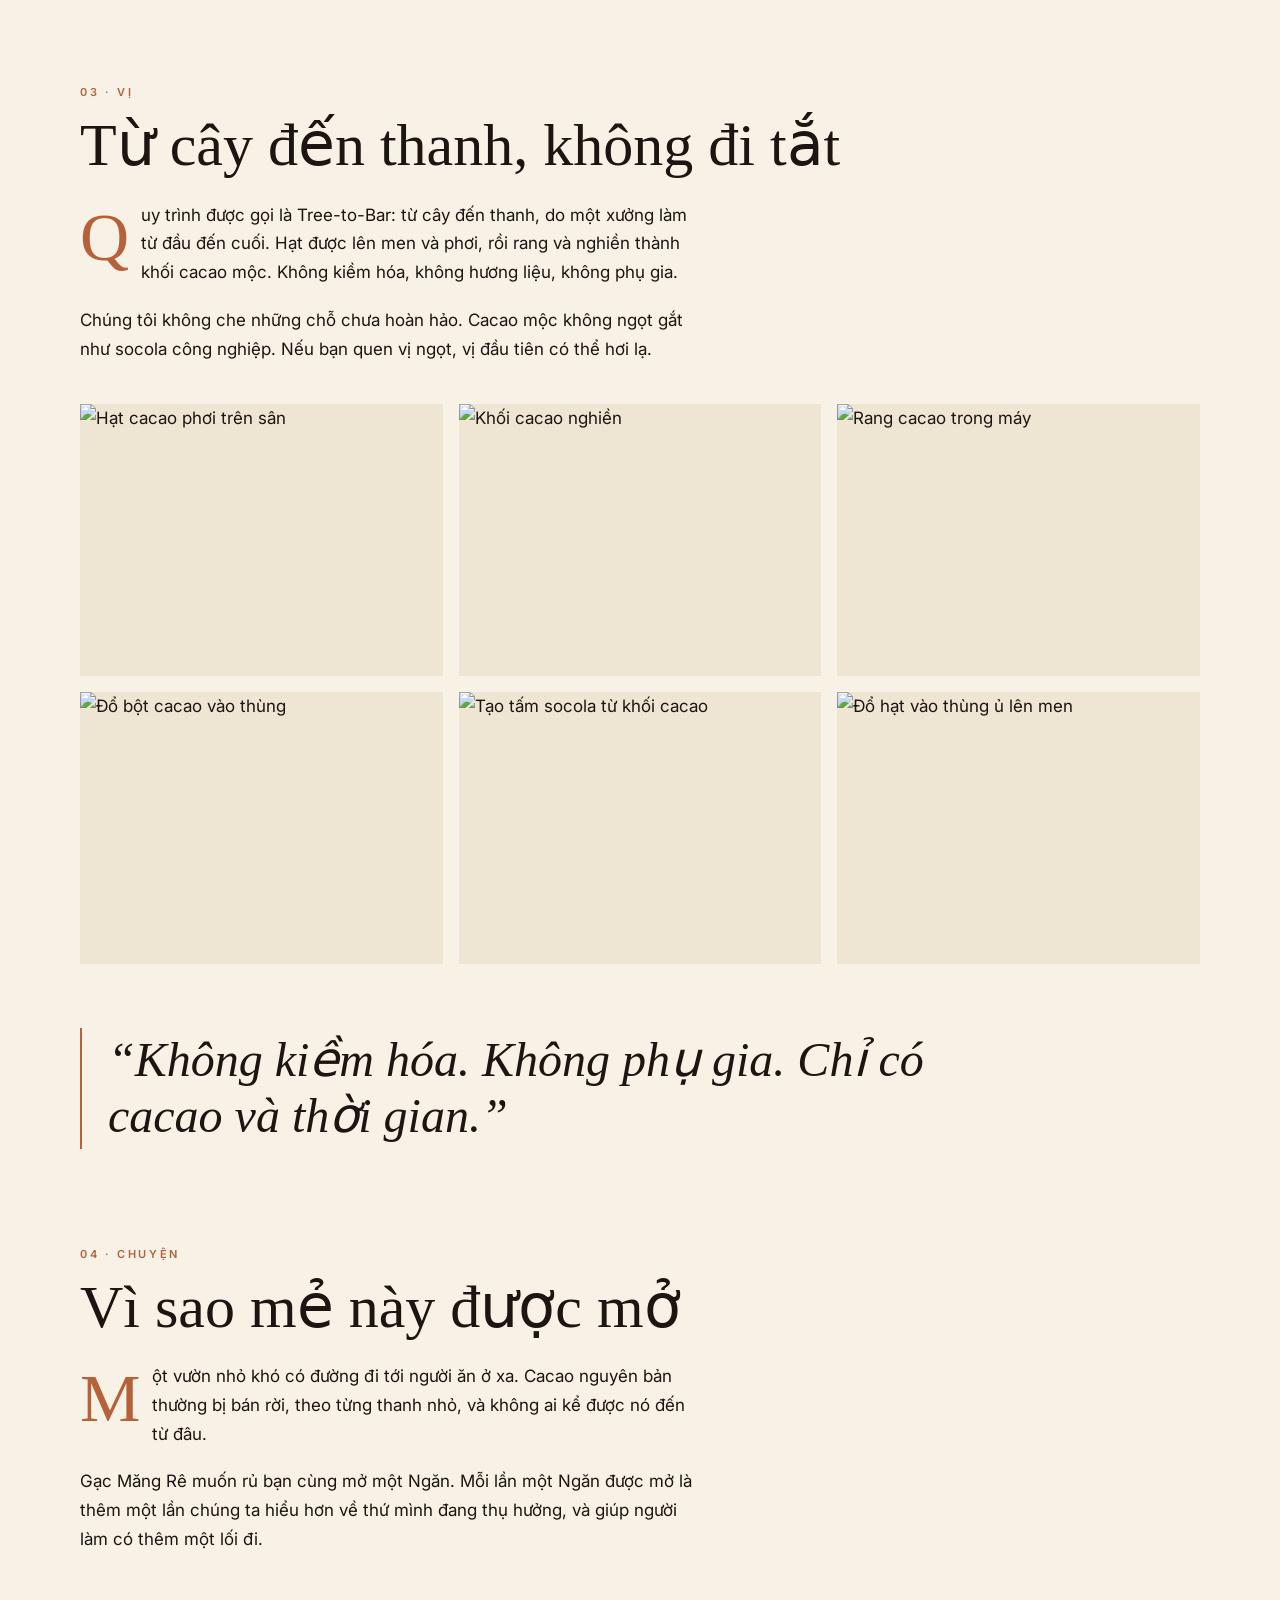
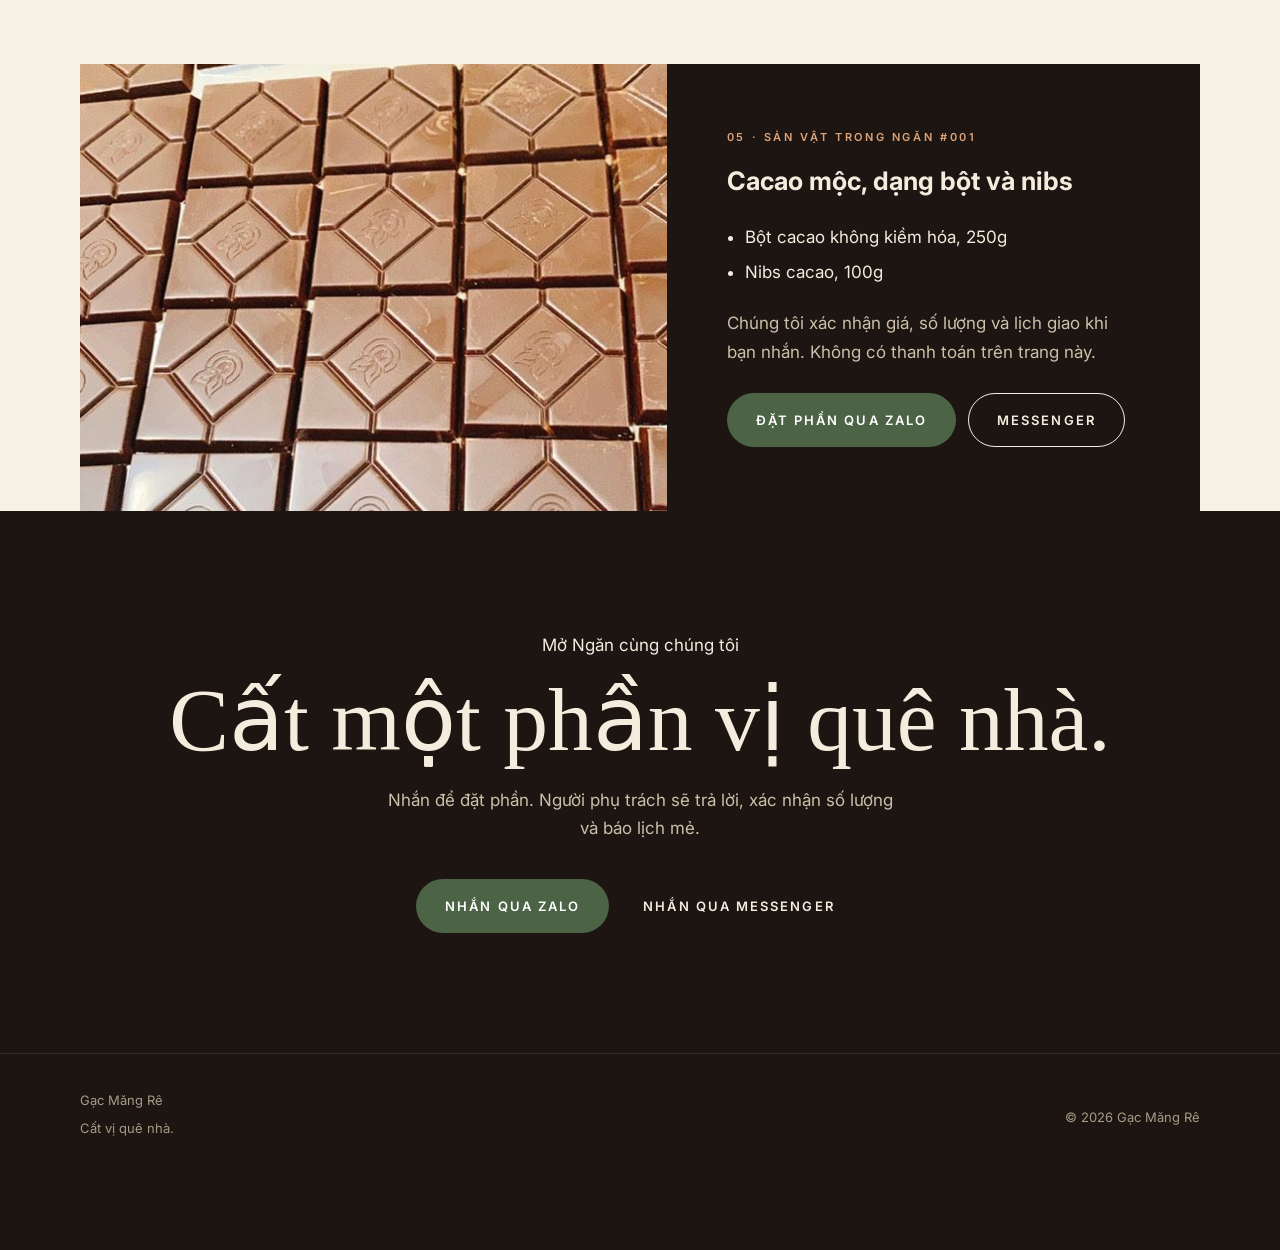
==== commit 665919fe: "Cập nhật trang: lưới ảnh thực địa nhiều tấm, dải ảnh trang chủ, sửa đoạn sáng lập Co-Authored-By: Cl" ====
--- a/cau-chuyen/cacao-oca.html
+++ b/cau-chuyen/cacao-oca.html
@@ -52,10 +52,12 @@
           <p>Xưởng của OCA nằm ở ấp Tân Thành, xã Bình Giã, huyện Châu Đức, tỉnh Bà Rịa – Vũng Tàu. Vườn cacao trải dưới tán cây lớn, mặt đất phủ lá khô quanh năm, quả treo sát thân và cành.</p>
           <p>Chúng tôi chọn mẻ này vì xuất xứ có thể truy được đến tận đất. Nói về cacao Việt mà không biết đất nào sinh ra hạt thì chỉ là nói chung chung.</p>
         </div>
-        <div class="pair">
-          <img class="reveal" src="../assets/anh/vuon-cacao-chau-duc.jpg" alt="Lối đi giữa vườn cacao, lá khô phủ mặt đất" loading="lazy" width="960" height="1280">
-          <img class="reveal" src="../assets/anh/qua-tren-than-cay.jpg" alt="Quả cacao tím đỏ mọc thẳng từ thân cây" loading="lazy" width="960" height="1280">
-        </div>
+        <div class="grid3">
+        <figure class="reveal"><img src="assets/anh/vuon-cacao-chau-duc.jpg" alt="Lối đi giữa vườn cacao Châu Đức" loading="lazy"></figure>
+        <figure class="reveal"><img src="assets/anh/qua-tren-than-cay.jpg" alt="Quả cacao mọc thẳng trên thân cây" loading="lazy"></figure>
+        <figure class="reveal"><img src="assets/anh/oca-cay-qua.jpg" alt="Cành cacao với quả tím đỏ" loading="lazy"></figure>
+        <figure class="reveal"><img src="assets/anh/oca-nguoi-vuon.jpg" alt="Hai người giữ vườn dưới tán cacao" loading="lazy"></figure>
+      </div>
       </div>
     </section>
 
@@ -68,10 +70,12 @@
           <p>Chị Thu và ông Nozawa là hai người gắn với vườn cacao Châu Đức.</p>
           <p class="placeholder">[Điền một khoảnh khắc cụ thể với chị Thu hoặc ông Nozawa: một việc họ làm, một lời họ nói. Chỉ viết điều bạn đã thấy trực tiếp.]</p>
         </div>
-        <div class="pair">
-          <img class="reveal" src="../assets/anh/tuoi-qua-cacao.jpg" alt="Quả cacao tươi được xếp thành đống trên nền xi măng" loading="lazy" width="720" height="1280">
-          <img class="reveal" src="../assets/anh/xuong-che-bien.jpg" alt="Không gian xưởng sạch sẽ, nền gạch sáng" loading="lazy" width="591" height="1280">
-        </div>
+        <div class="grid3">
+        <figure class="reveal"><img src="assets/anh/oca-nguoi-thu-hoach.jpg" alt="Người thu hoạch cầm quả cacao vàng" loading="lazy"></figure>
+        <figure class="reveal"><img src="assets/anh/oca-tay-cat-qua.jpg" alt="Tay tách quả cacao để lấy hạt" loading="lazy"></figure>
+        <figure class="reveal"><img src="assets/anh/tuoi-qua-cacao.jpg" alt="Quả cacao tươi được xếp theo đống" loading="lazy"></figure>
+        <figure class="reveal"><img src="assets/anh/xuong-che-bien.jpg" alt="Không gian xưởng chế biến" loading="lazy"></figure>
+      </div>
       </div>
     </section>
 
@@ -84,10 +88,14 @@
           <p>Quy trình được gọi là Tree-to-Bar: từ cây đến thanh, do một xưởng làm từ đầu đến cuối. Hạt được lên men và phơi, rồi rang và nghiền thành khối cacao mộc. Không kiềm hóa, không hương liệu, không phụ gia.</p>
           <p>Chúng tôi không che những chỗ chưa hoàn hảo. Cacao mộc không ngọt gắt như socola công nghiệp. Nếu bạn quen vị ngọt, vị đầu tiên có thể hơi lạ.</p>
         </div>
-        <div class="pair">
-          <img class="reveal" src="../assets/anh/phoi-hat-cacao.jpg" alt="Hạt cacao đang phơi trên sân" loading="lazy" width="720" height="1280">
-          <img class="reveal" src="../assets/anh/khoi-cacao-nghien.jpg" alt="Khối cacao lỏng vàng nâu đang được nghiền" loading="lazy" width="591" height="1280">
-        </div>
+        <div class="grid3">
+        <figure class="reveal"><img src="assets/anh/phoi-hat-cacao.jpg" alt="Hạt cacao phơi trên sân" loading="lazy"></figure>
+        <figure class="reveal"><img src="assets/anh/khoi-cacao-nghien.jpg" alt="Khối cacao nghiền" loading="lazy"></figure>
+        <figure class="reveal"><img src="assets/anh/oca-rang.jpg" alt="Rang cacao trong máy" loading="lazy"></figure>
+        <figure class="reveal"><img src="assets/anh/oca-nghien-bot.jpg" alt="Đổ bột cacao vào thùng" loading="lazy"></figure>
+        <figure class="reveal"><img src="assets/anh/oca-tao-socola.jpg" alt="Tạo tấm socola từ khối cacao" loading="lazy"></figure>
+        <figure class="reveal"><img src="assets/anh/oca-u-len-men.jpg" alt="Đổ hạt vào thùng ủ lên men" loading="lazy"></figure>
+      </div>
         <p class="pull reveal">“Không kiềm hóa. Không phụ gia. Chỉ có cacao và thời gian.”</p>
       </div>
     </section>
--- a/css/style.css
+++ b/css/style.css
@@ -237,3 +237,13 @@
   .hero__rail { grid-template-columns: 1fr; }
   .hero__content { padding-top: 120px; }
 }
+
+/* ---------- Lưới ảnh nhiều tấm (thay cho ảnh lớn) ---------- */
+.grid3 { display: grid; gap: 10px; grid-template-columns: 1fr 1fr; margin-top: 40px; }
+.grid3 figure { margin: 0; overflow: hidden; background: var(--paper-2); }
+.grid3 img { width: 100%; aspect-ratio: 4 / 5; object-fit: cover; transition: transform .8s ease; }
+.grid3 figure:hover img { transform: scale(1.04); }
+@media (min-width: 900px) {
+  .grid3 { grid-template-columns: repeat(3, minmax(0, 1fr)); gap: 16px; }
+  .grid3 img { aspect-ratio: 4 / 3; }
+}
